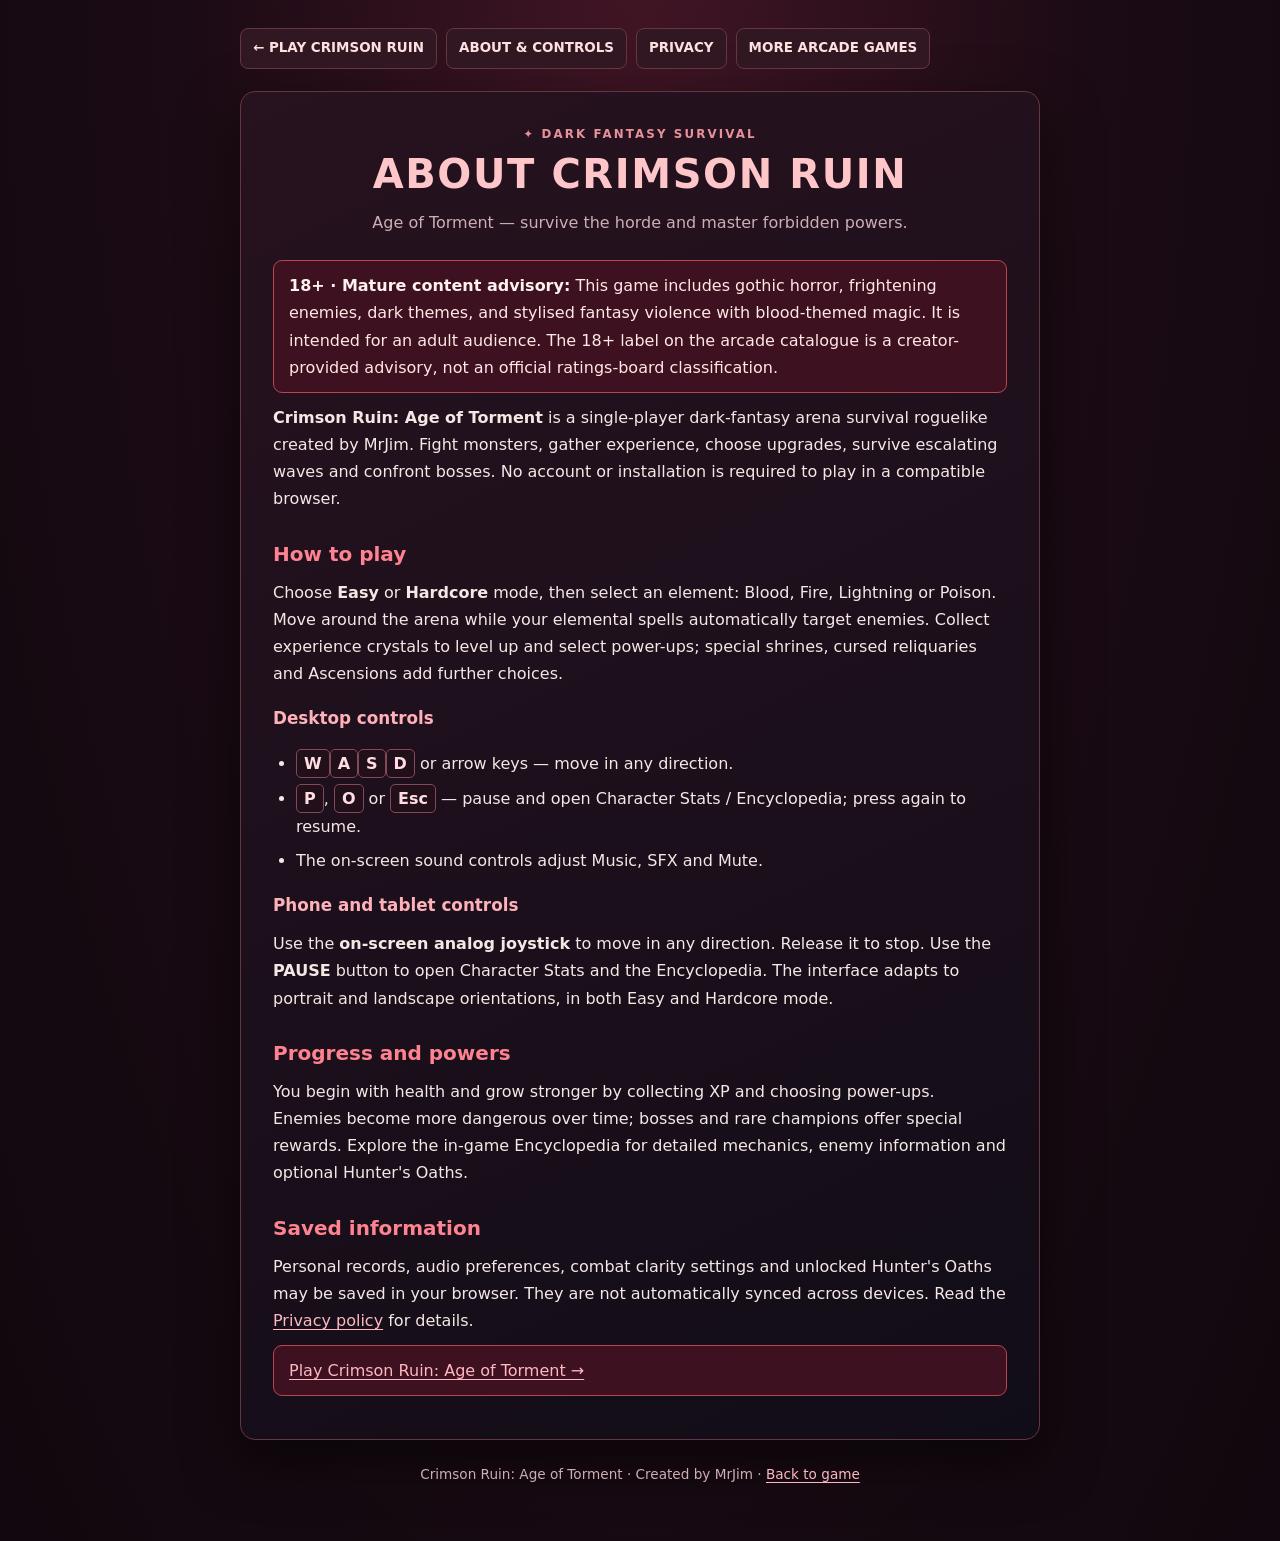
==== about.html @ eca9e122 "Add Crimson Ruin About & Controls page for arcade catalogue" ====
<!doctype html>
<html lang="en">
<head>
<meta charset="utf-8"><meta name="viewport" content="width=device-width, initial-scale=1">
<meta name="theme-color" content="#14080a">
<meta name="description" content="Crimson Ruin: Age of Torment — a dark fantasy survival roguelike. How to play, controls, difficulty modes and content warning.">
<title>About and controls — Crimson Ruin: Age of Torment</title>
<style>
:root{color-scheme:dark;--bg:#10080e;--panel:#1c1019;--line:#643640;--ink:#f5e8e4;--muted:#ceadb5;--accent:#ff8290}
*{box-sizing:border-box}
body{margin:0;min-height:100vh;background:radial-gradient(ellipse at 50% -5%,#421525 0,#1b0b14 50%,var(--bg) 100%);color:var(--ink);font:16px/1.7 system-ui,Arial,sans-serif}
.page{width:min(calc(100% - 28px),800px);margin:28px auto 55px}
.nav{display:flex;gap:9px;flex-wrap:wrap;margin:0 0 22px}
.nav a{padding:8px 12px;border:1px solid var(--line);background:#311722;border-radius:8px;text-decoration:none;color:#ffe0e1;font-size:.84rem;font-weight:800}
.nav a:hover,.nav a:focus-visible{background:#522332}
.panel{background:linear-gradient(155deg,#27121f,#110d18);border:1px solid var(--line);border-radius:15px;padding:clamp(17px,4vw,32px);box-shadow:0 20px 55px #0008}
header{text-align:center;margin:0 0 24px}
.kicker{font-size:.74rem;letter-spacing:.18em;font-weight:900;color:#e7919b;margin:0 0 6px}
h1{font-size:clamp(1.7rem,4.6vw,2.5rem);line-height:1.2;letter-spacing:.04em;margin:0;color:#ffc6ca}
h2{font-size:1.25rem;color:var(--accent);margin:28px 0 11px;line-height:1.35}
h3{font-size:1.05rem;color:#ffb1b9;margin:17px 0 8px}
p{margin:11px 0}
.lead,.muted{color:var(--muted)}
a{color:#ffb8c2;text-underline-offset:3px}
a:focus-visible{outline:3px solid #ffb8c2;outline-offset:3px}
li{margin:6px 0}
ul{padding-left:23px}
.warning{padding:11px 15px;border:1px solid #b94452;background:#3d111f;border-radius:9px;color:#ffe7e5}
.warning strong{color:#fff1f0}
kbd{display:inline-block;white-space:nowrap;padding:0 7px;border-radius:5px;border:1px solid #834958;background:#21101a;color:#ffdde2;font:inherit;font-weight:800}
.footer{text-align:center;color:var(--muted);margin:23px auto 0;font-size:.85rem}
@media(max-width:480px){.page{width:min(calc(100% - 16px),800px);margin-top:12px}.nav a{padding:7px 9px;font-size:.77rem}}
</style>
</head>
<body><div class="page">
<nav class="nav" aria-label="Site navigation">
<a href="./">← PLAY CRIMSON RUIN</a>
<a href="about.html">ABOUT &amp; CONTROLS</a>
<a href="privacy.html">PRIVACY</a>
<a href="/Star-Swarm/arcade/">MORE ARCADE GAMES</a>
</nav>

<main class="panel">
<header><p class="kicker">✦ DARK FANTASY SURVIVAL</p><h1>ABOUT CRIMSON RUIN</h1><p class="lead">Age of Torment — survive the horde and master forbidden powers.</p></header>
<p class="warning"><strong>18+ · Mature content advisory:</strong> This game includes gothic horror, frightening enemies, dark themes, and stylised fantasy violence with blood-themed magic. It is intended for an adult audience. The 18+ label on the arcade catalogue is a creator-provided advisory, not an official ratings-board classification.</p>
<p><strong>Crimson Ruin: Age of Torment</strong> is a single-player dark-fantasy arena survival roguelike created by MrJim. Fight monsters, gather experience, choose upgrades, survive escalating waves and confront bosses. No account or installation is required to play in a compatible browser.</p>
<h2>How to play</h2>
<p>Choose <strong>Easy</strong> or <strong>Hardcore</strong> mode, then select an element: Blood, Fire, Lightning or Poison. Move around the arena while your elemental spells automatically target enemies. Collect experience crystals to level up and select power-ups; special shrines, cursed reliquaries and Ascensions add further choices.</p>
<h3>Desktop controls</h3>
<ul>
<li><kbd>W</kbd><kbd>A</kbd><kbd>S</kbd><kbd>D</kbd> or arrow keys — move in any direction.</li>
<li><kbd>P</kbd>, <kbd>O</kbd> or <kbd>Esc</kbd> — pause and open Character Stats / Encyclopedia; press again to resume.</li>
<li>The on-screen sound controls adjust Music, SFX and Mute.</li>
</ul>
<h3>Phone and tablet controls</h3>
<p>Use the <strong>on-screen analog joystick</strong> to move in any direction. Release it to stop. Use the <strong>PAUSE</strong> button to open Character Stats and the Encyclopedia. The interface adapts to portrait and landscape orientations, in both Easy and Hardcore mode.</p>
<h2>Progress and powers</h2>
<p>You begin with health and grow stronger by collecting XP and choosing power-ups. Enemies become more dangerous over time; bosses and rare champions offer special rewards. Explore the in-game Encyclopedia for detailed mechanics, enemy information and optional Hunter's Oaths.</p>
<h2>Saved information</h2>
<p>Personal records, audio preferences, combat clarity settings and unlocked Hunter's Oaths may be saved in your browser. They are not automatically synced across devices. Read the <a href="privacy.html">Privacy policy</a> for details.</p>
<p class="warning"><a href="./">Play Crimson Ruin: Age of Torment →</a></p>
</main><footer class="footer">Crimson Ruin: Age of Torment · Created by MrJim · <a href="./">Back to game</a></footer>
</div></body></html>
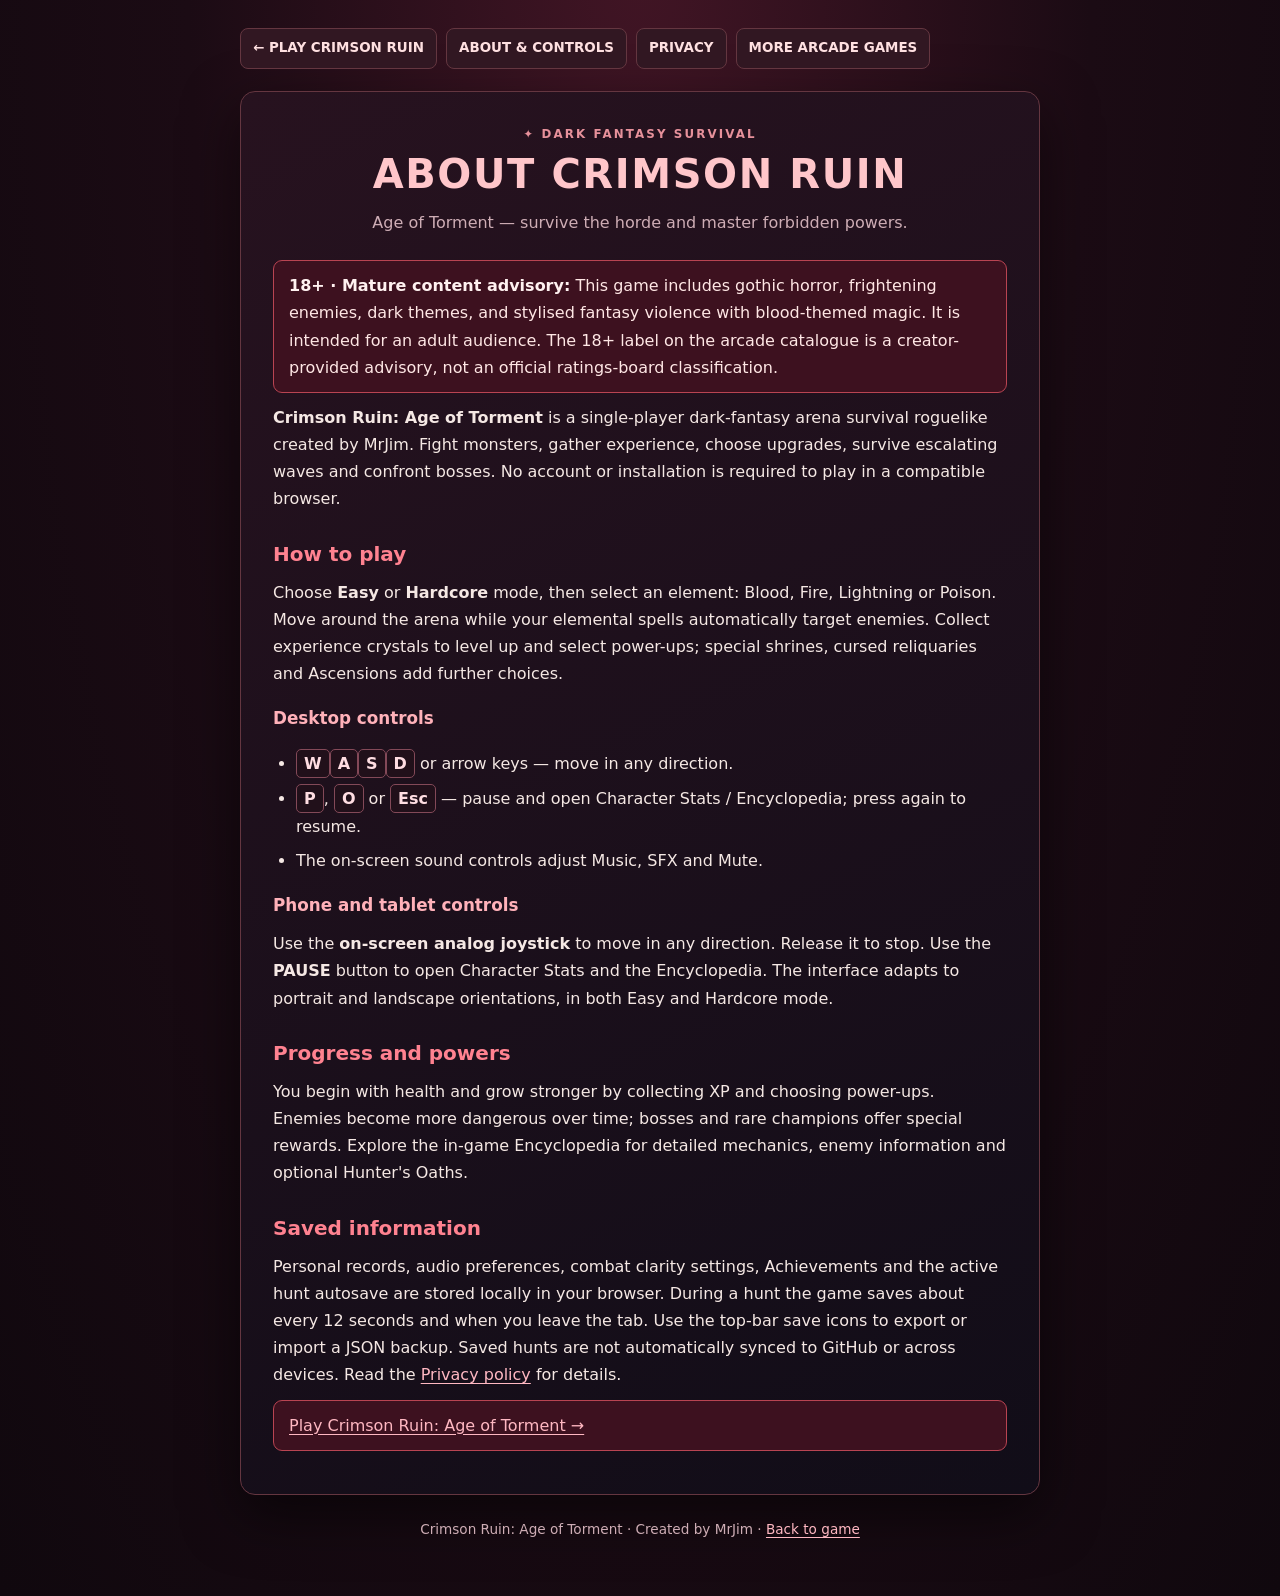
==== commit b2750311: "Add local hunt autosaves, portable save files and selectable Achievement titles" ====
--- a/about.html
+++ b/about.html
@@ -57,7 +57,7 @@
 <h2>Progress and powers</h2>
 <p>You begin with health and grow stronger by collecting XP and choosing power-ups. Enemies become more dangerous over time; bosses and rare champions offer special rewards. Explore the in-game Encyclopedia for detailed mechanics, enemy information and optional Hunter's Oaths.</p>
 <h2>Saved information</h2>
-<p>Personal records, audio preferences, combat clarity settings and unlocked Hunter's Oaths may be saved in your browser. They are not automatically synced across devices. Read the <a href="privacy.html">Privacy policy</a> for details.</p>
+<p>Personal records, audio preferences, combat clarity settings, Achievements and the active hunt autosave are stored locally in your browser. During a hunt the game saves about every 12 seconds and when you leave the tab. Use the top-bar save icons to export or import a JSON backup. Saved hunts are not automatically synced to GitHub or across devices. Read the <a href="privacy.html">Privacy policy</a> for details.</p>
 <p class="warning"><a href="./">Play Crimson Ruin: Age of Torment →</a></p>
 </main><footer class="footer">Crimson Ruin: Age of Torment · Created by MrJim · <a href="./">Back to game</a></footer>
 </div></body></html>
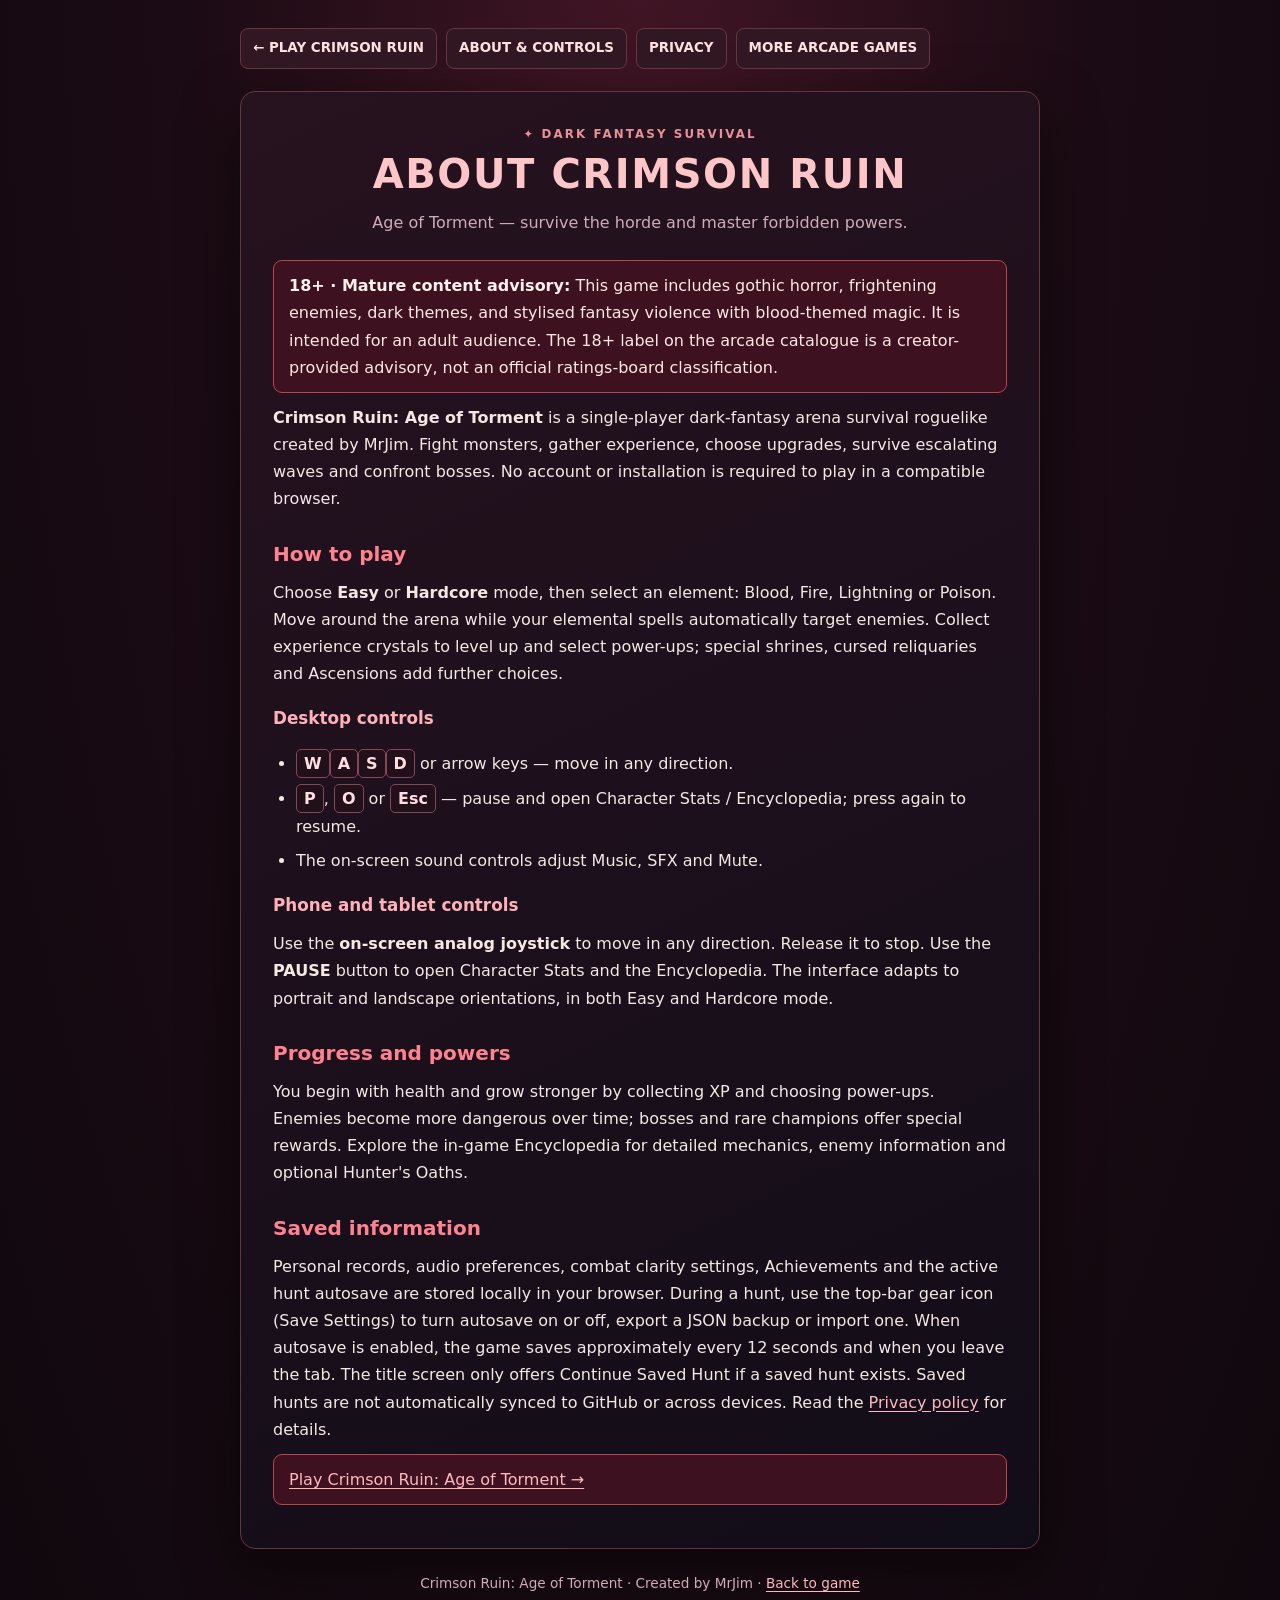
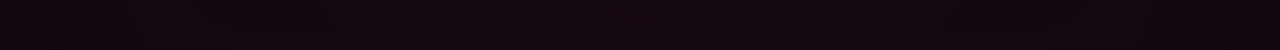
==== commit 1d6cac03: "Move save actions into in-game settings gear and add persistent autosave toggle" ====
--- a/about.html
+++ b/about.html
@@ -57,7 +57,7 @@
 <h2>Progress and powers</h2>
 <p>You begin with health and grow stronger by collecting XP and choosing power-ups. Enemies become more dangerous over time; bosses and rare champions offer special rewards. Explore the in-game Encyclopedia for detailed mechanics, enemy information and optional Hunter's Oaths.</p>
 <h2>Saved information</h2>
-<p>Personal records, audio preferences, combat clarity settings, Achievements and the active hunt autosave are stored locally in your browser. During a hunt the game saves about every 12 seconds and when you leave the tab. Use the top-bar save icons to export or import a JSON backup. Saved hunts are not automatically synced to GitHub or across devices. Read the <a href="privacy.html">Privacy policy</a> for details.</p>
+<p>Personal records, audio preferences, combat clarity settings, Achievements and the active hunt autosave are stored locally in your browser. During a hunt, use the top-bar gear icon (Save Settings) to turn autosave on or off, export a JSON backup or import one. When autosave is enabled, the game saves approximately every 12 seconds and when you leave the tab. The title screen only offers Continue Saved Hunt if a saved hunt exists. Saved hunts are not automatically synced to GitHub or across devices. Read the <a href="privacy.html">Privacy policy</a> for details.</p>
 <p class="warning"><a href="./">Play Crimson Ruin: Age of Torment →</a></p>
 </main><footer class="footer">Crimson Ruin: Age of Torment · Created by MrJim · <a href="./">Back to game</a></footer>
 </div></body></html>
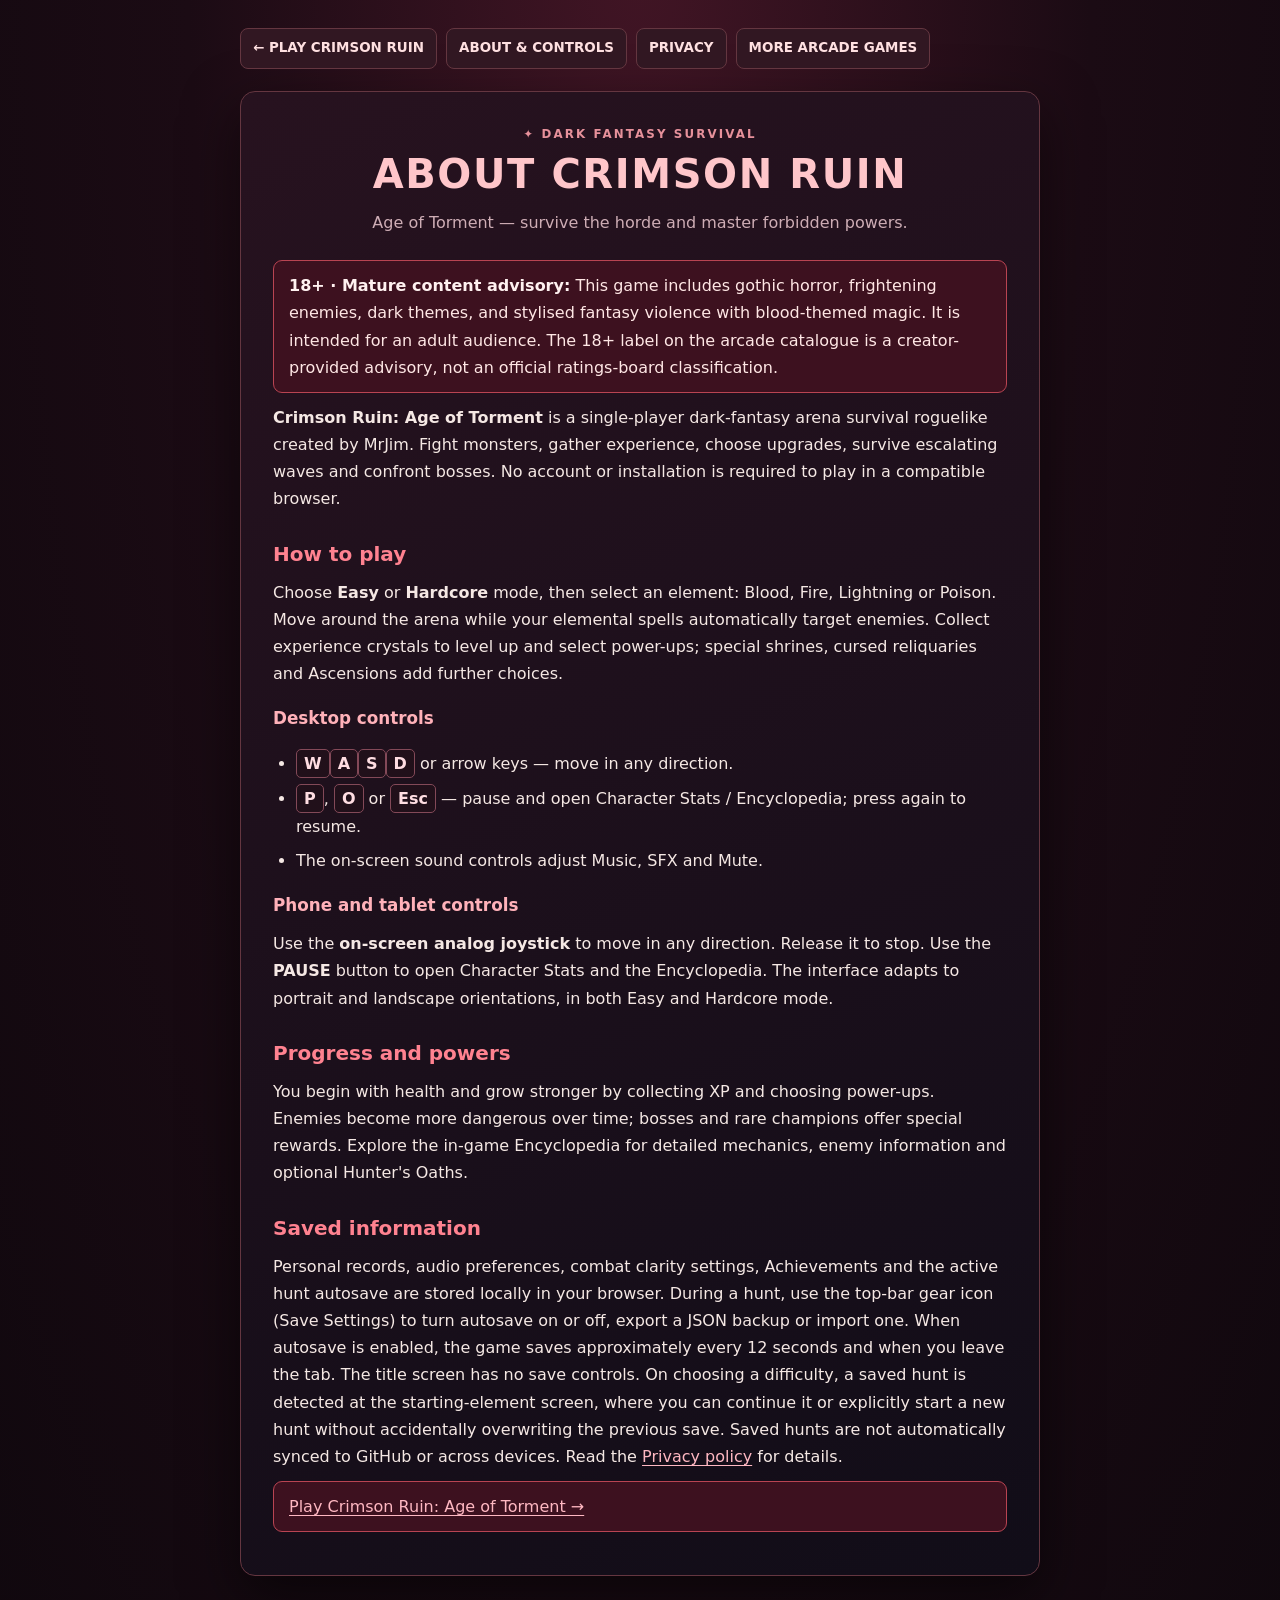
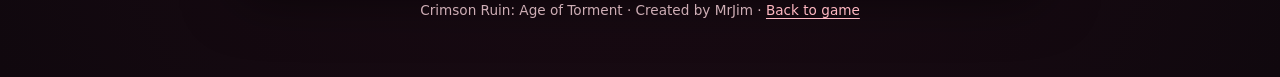
==== commit 6f44b5ad: "Move saved-hunt resume prompt to element selection and protect existing autosaves" ====
--- a/about.html
+++ b/about.html
@@ -57,7 +57,7 @@
 <h2>Progress and powers</h2>
 <p>You begin with health and grow stronger by collecting XP and choosing power-ups. Enemies become more dangerous over time; bosses and rare champions offer special rewards. Explore the in-game Encyclopedia for detailed mechanics, enemy information and optional Hunter's Oaths.</p>
 <h2>Saved information</h2>
-<p>Personal records, audio preferences, combat clarity settings, Achievements and the active hunt autosave are stored locally in your browser. During a hunt, use the top-bar gear icon (Save Settings) to turn autosave on or off, export a JSON backup or import one. When autosave is enabled, the game saves approximately every 12 seconds and when you leave the tab. The title screen only offers Continue Saved Hunt if a saved hunt exists. Saved hunts are not automatically synced to GitHub or across devices. Read the <a href="privacy.html">Privacy policy</a> for details.</p>
+<p>Personal records, audio preferences, combat clarity settings, Achievements and the active hunt autosave are stored locally in your browser. During a hunt, use the top-bar gear icon (Save Settings) to turn autosave on or off, export a JSON backup or import one. When autosave is enabled, the game saves approximately every 12 seconds and when you leave the tab. The title screen has no save controls. On choosing a difficulty, a saved hunt is detected at the starting-element screen, where you can continue it or explicitly start a new hunt without accidentally overwriting the previous save. Saved hunts are not automatically synced to GitHub or across devices. Read the <a href="privacy.html">Privacy policy</a> for details.</p>
 <p class="warning"><a href="./">Play Crimson Ruin: Age of Torment →</a></p>
 </main><footer class="footer">Crimson Ruin: Age of Torment · Created by MrJim · <a href="./">Back to game</a></footer>
 </div></body></html>
